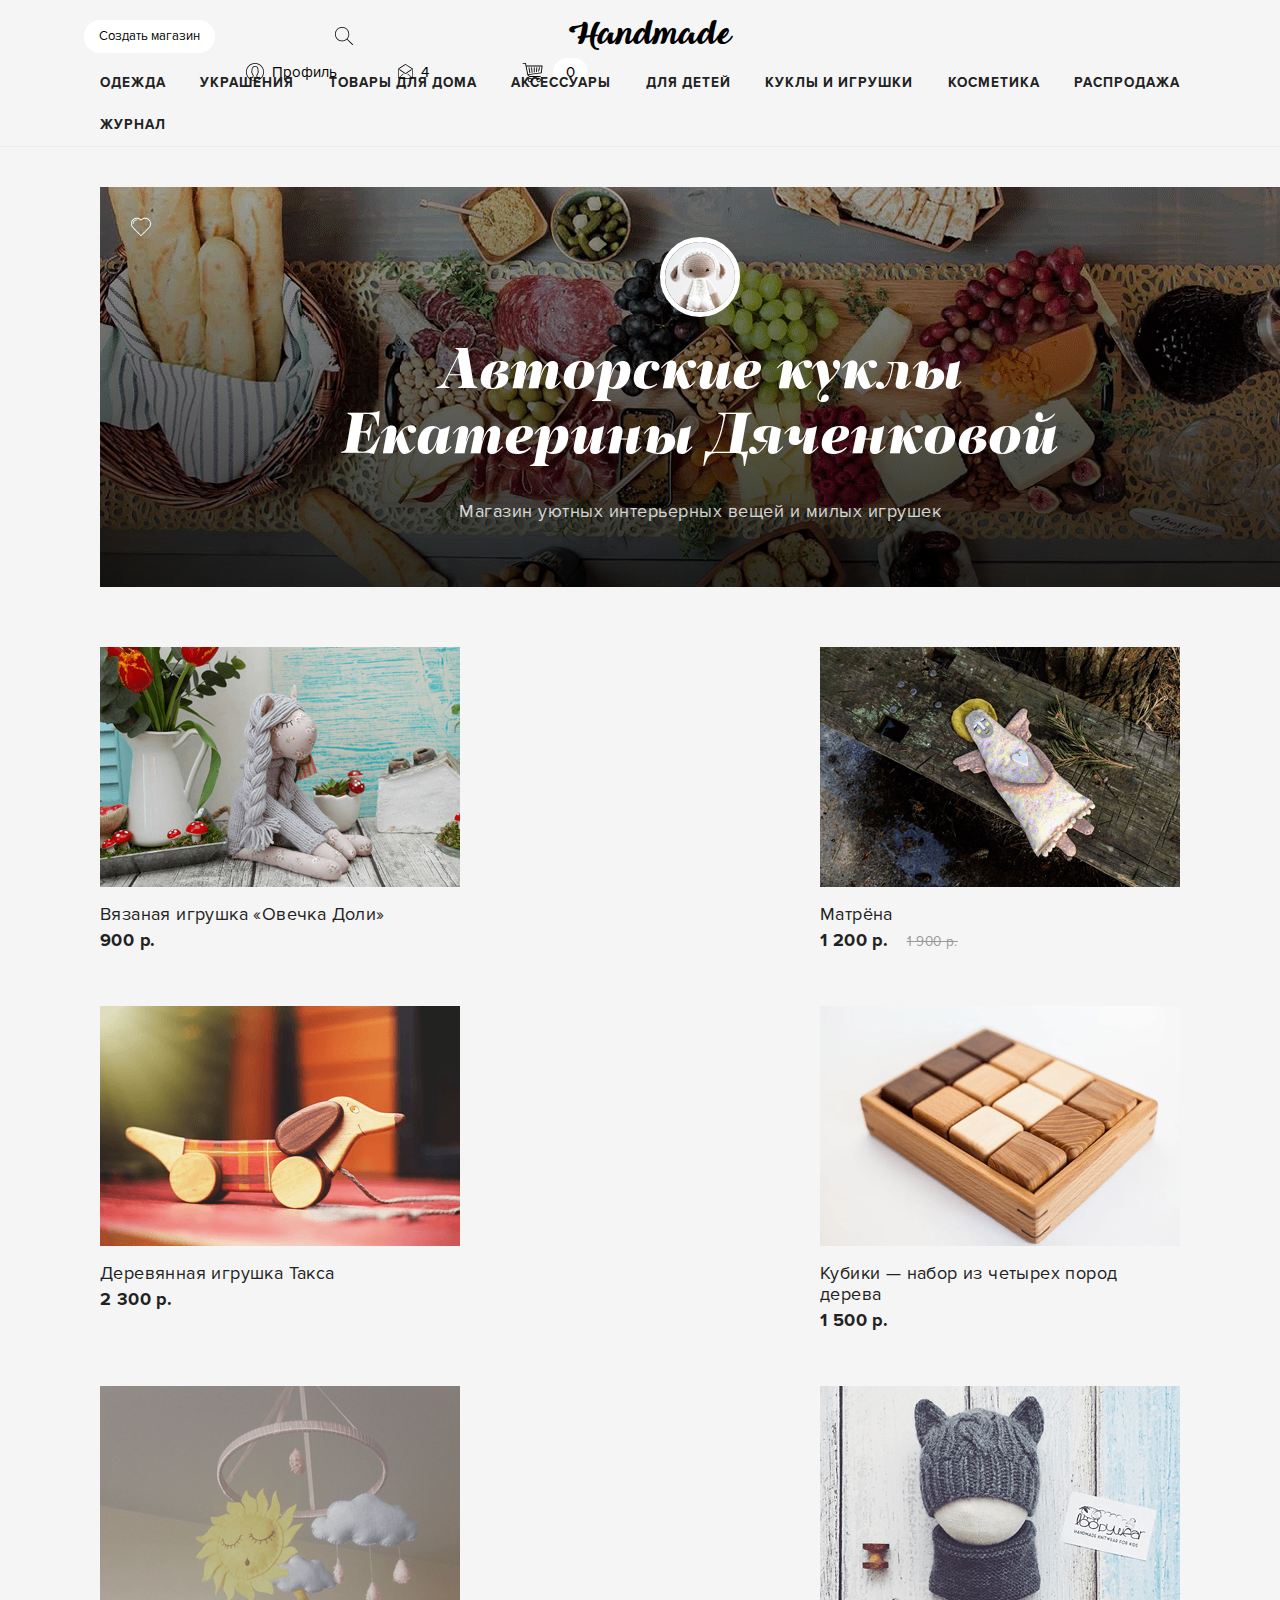
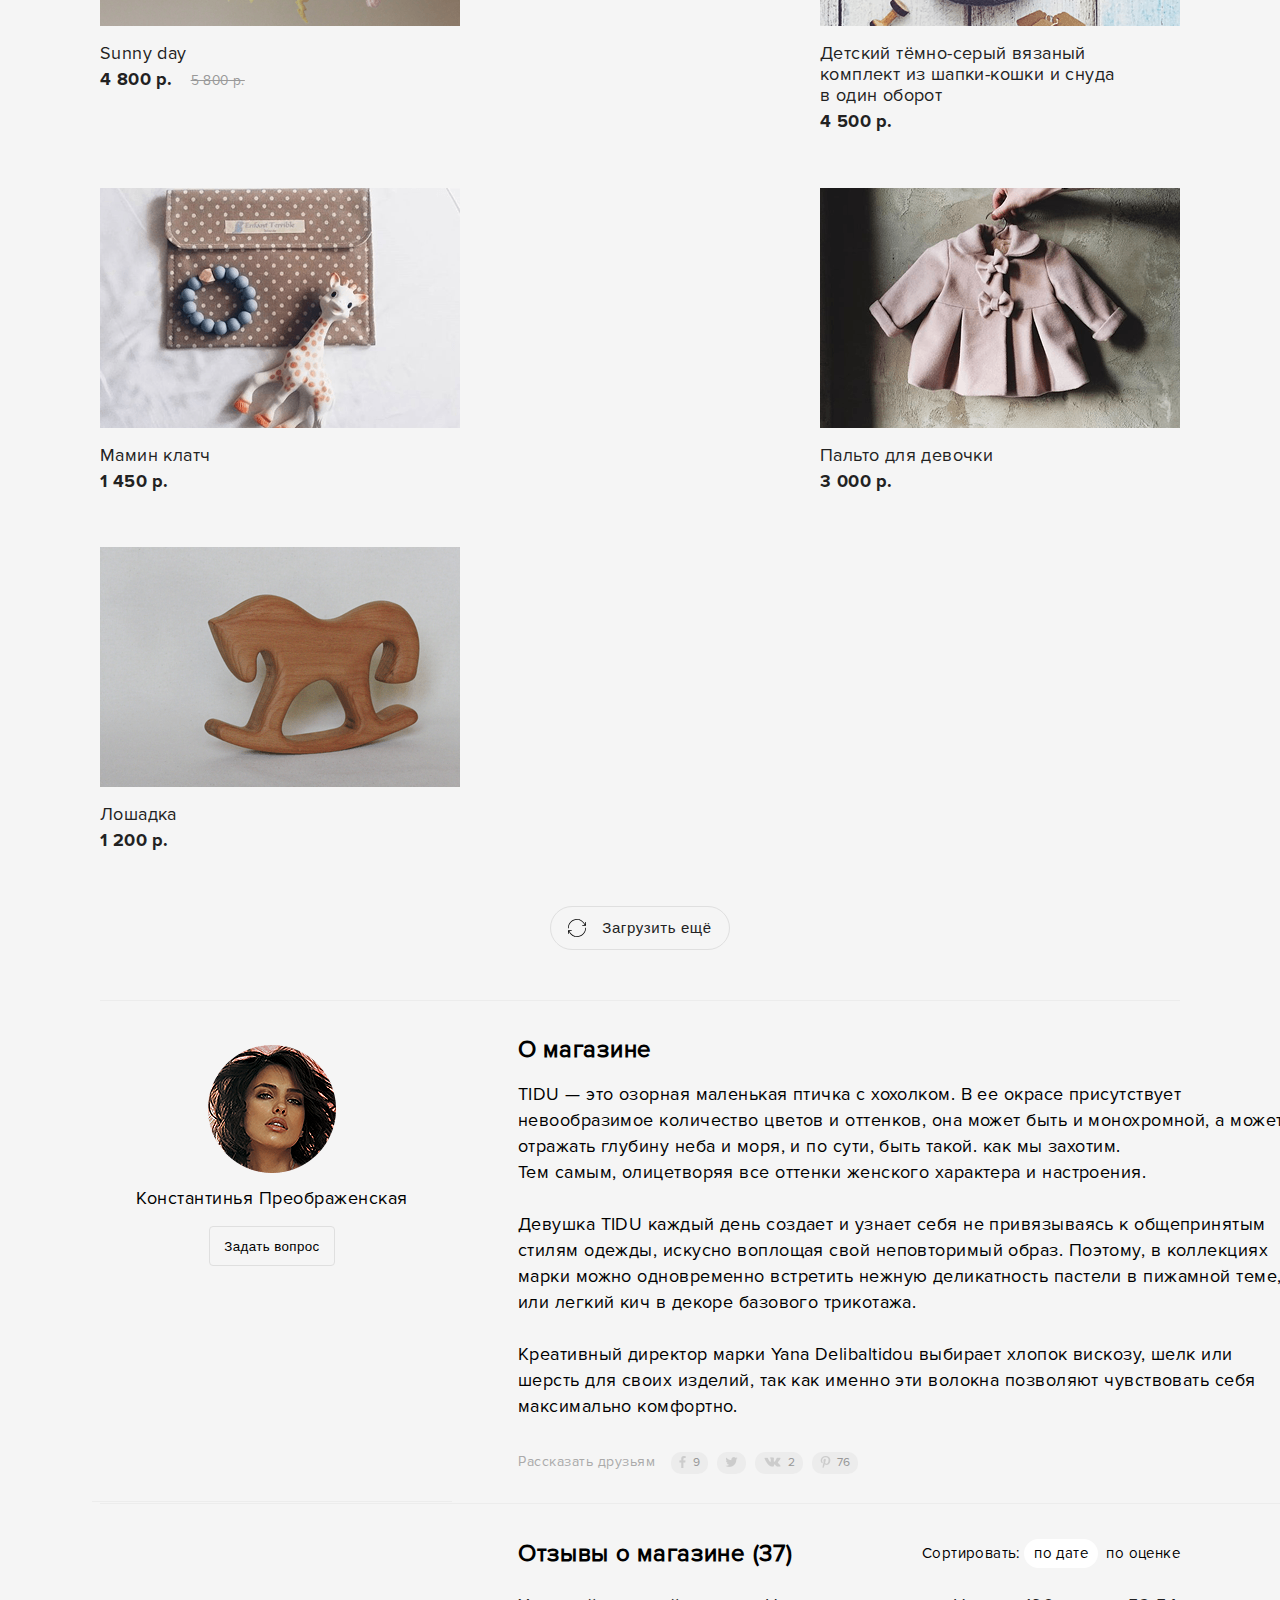
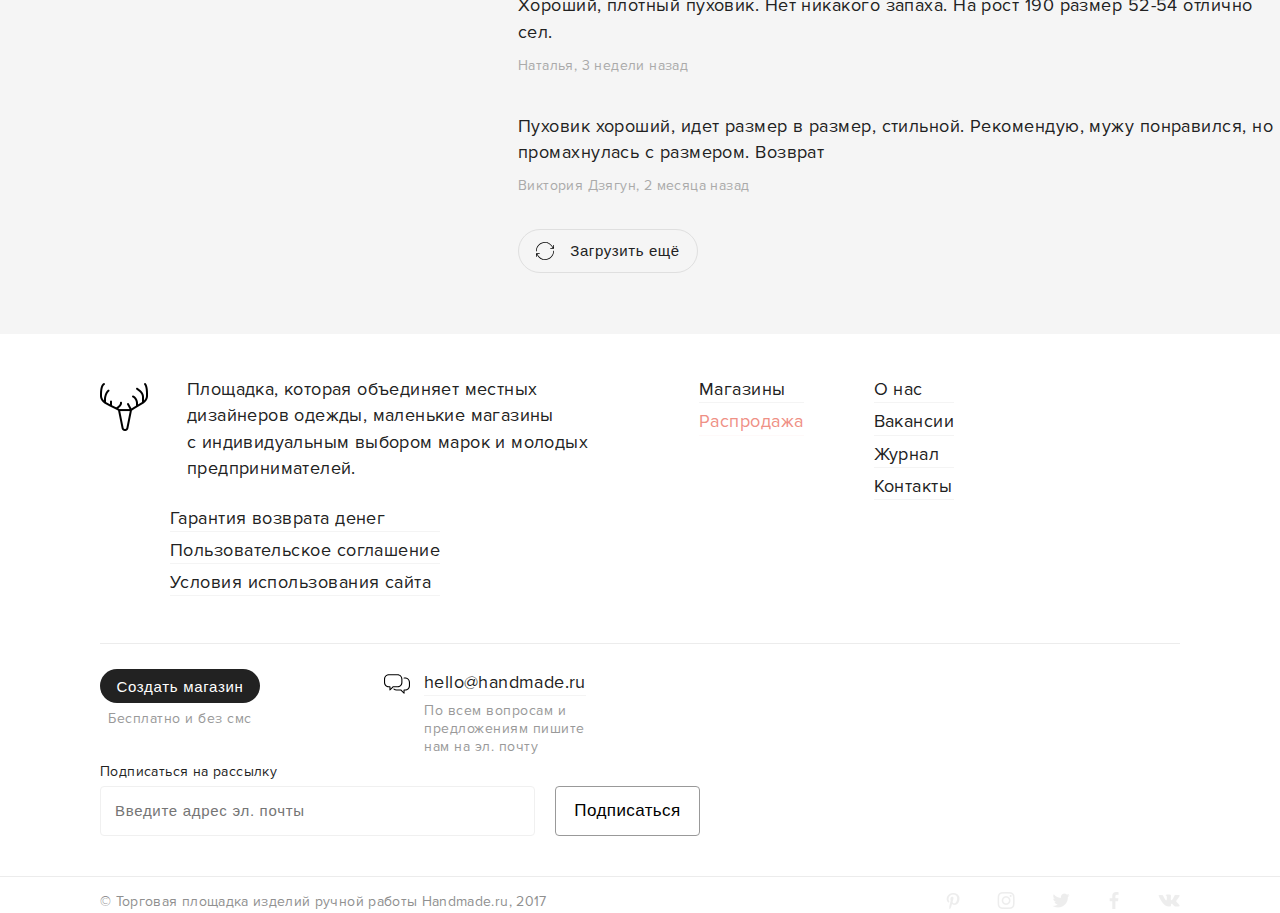
==== index.html @ 9bdcf71e "1.0 - add landing "Handmade"" ====
<!doctype html>
<html>
	<head>
		<meta charset="UTF-8">
		<meta name="viewport" content="width=device-width">
		<style>
		@font-face {
					font-family: "ProximaNova-Bold";
					src: url('fonts/ProximaNova-Bold.otf');
/*					src: url('fonts/');
					src: url('fonts/');*/
					}
		@font-face {
					font-family: "ProximaNova-Reg";
					src: url('fonts/ProximaNova-Reg.otf');
					}
		@font-face {
					font-family: "PFRegalDisplayPro-BlackItalic";
					src: url('fonts/PFRegalDisplayPro-BlackItalic.otf');
					}
		@font-face {
					font-family: "QueenOfHeaven-Reg";
					src: url('fonts/queen-of-heaven-regular.ttf');
					}
		</style>
		<link rel="stylesheet" href="css/style.css">
		<script defer src="js/main.js"></script>
		<title>First Template</title>
	</head>
	<body>
		<div class="wrapper">
			<header class="header">
				<div class="header__inner container">
					<div class="header__control-panel">
						<div class="header__store-panel">
							<a class="header__create-store">Создать магазин</a>
							<a class="header__search"><span class="header__search-elem"></span></a>
						</div>
						<a href="#" class="header__logo">Handmade</a>
						<div class="header__user-panel">
							<a class="header__login"><span class="header__login-elem">Профиль</span></a>
							<a class="header__massages"><span class="header__massages-elem">4</span></a>
							<a class="header__basket"><span class="header__basket-elem">0</span></a>
						</div>
					</div>
					<nav class="header__nav">
						<a class="header__nav-link" href="#">Одежда</a>
						<a class="header__nav-link" href="#">Украшения</a>
						<a class="header__nav-link" href="#">Товары для дома</a>
						<a class="header__nav-link" href="#">Аксессуары</a>
						<a class="header__nav-link" href="#">Для детей</a>
						<a class="header__nav-link" href="#">Куклы и игрушки</a>
						<a class="header__nav-link" href="#">Косметика</a>
						<a class="header__nav-link" href="#">Распродажа</a>
						<a class="header__nav-link" href="#">Журнал</a>
					</nav>
				</div>
			</header>
			<main class="main-section">
				<div class="top-slider">
					<div class="top-slider__slides">
						<img src="img/top-slider/top-slider_1.png" alt="" class="top-slider-img">
						<img src="" alt="" class="top-slider__img"/>
						<img src="" alt="" class="top-slider__img"/>
						<img src="" alt="" class="top-slider__img"/>
						<div class="top-slider__filter"></div>
					</div>
					<svg class="top-slider__heart-icon" version="1.1" id="Layer_1" xmlns="http://www.w3.org/2000/svg" xmlns:xlink="http://www.w3.org/1999/xlink" x="0px" y="0px" viewBox="0 0 24 24" style="enable-background:new 0 0 24 24;" xml:space="preserve">
						<g>
							<g>
								<path d="M7,3C4.243,3,2,5.242,2,8c0,0.276,0.224,0.5,0.5,0.5S3,8.276,3,8c0-2.206,1.794-4,4-4c0.276,0,0.5-0.224,0.5-0.5
									S7.276,3,7,3z M17,1c-1.894,0-3.686,0.76-5,2.103C10.686,1.76,8.894,1,7,1c-3.86,0-7,3.14-7,7c0,1.742,0.703,3.447,2.032,4.93
									c2.287,2.55,9.541,9.849,9.614,9.922C11.739,22.947,11.867,23,12,23s0.261-0.053,0.355-0.146c0.073-0.073,7.327-7.372,9.614-9.923
									C23.297,11.448,24,9.744,24,8C24,4.141,20.86,1,17,1z M21.224,12.262c-1.979,2.208-7.735,8.027-9.224,9.528
									c-1.49-1.501-7.245-7.32-9.224-9.527C1.966,11.357,1,9.885,1,8C1,4.69,3.691,2,7,2c1.788,0,3.47,0.79,4.615,2.168
									c0.19,0.229,0.58,0.229,0.769,0C13.53,2.789,15.212,2,17,2c3.309,0,6,2.691,6,6C23,9.885,22.034,11.357,21.224,12.262z"/>
							</g>
						</g>
					</svg>
					<img src="img/top-slider/avatar.png" alt="" class="top-slider__avatar"/>
					<h1 class="top-slider__store-name">Авторские куклы <br/> Екатерины Дяченковой</h1>
					<h3 class="top-slider__description">Магазин уютных интерьерных вещей и милых игрушек</h3>
				</div>
				<div class="offers container clear-fix-line">
					<div class="offers__elems">
						<div class="offers__elem">
							<a href="#">
								<img src="img/offers/pict.png" alt="" class="offers__pic">
								<p class="offers__descript">Вязаная игрушка «Овечка Доли»</p>
								<span class="offers__cost">900 р.</span>
								<span class="offers__old-cost"></span>
							</a>
						</div>
						<div class="offers__elem">
							<a href="#">
								<img src="img/offers/pict-1.png" alt="" class="offers__pic">
								<p class="offers__descript">Матрёна</p>
								<span class="offers__cost">1 200 р.</span>
								<span class="offers__old-cost">1 900 р.</span>
							</a>
						</div>
						<div class="offers__elem">
							<a href="#">
								<img src="img/offers/pict-2.png" alt="" class="offers__pic">
								<p class="offers__descript">Деревянная игрушка Такса</p>
								<span class="offers__cost">2 300 р.</span>
								<span class="offers__old-cost"></span>
							</a>
						</div>
						<div class="offers__elem">
							<a href="#">
								<img src="img/offers/pict-3.png" alt="" class="offers__pic">
								<p class="offers__descript">Кубики — набор из четырех пород дерева</p>
								<span class="offers__cost">1 500 р.</span>
								<span class="offers__old-cost"></span>
							</a>
						</div>
						<div class="offers__elem">
							<a href="#">
								<img src="img/offers/pict-4.png" alt="" class="offers__pic">
								<p class="offers__descript">Sunny day</p>
								<span class="offers__cost">4 800 р.</span>
								<span class="offers__old-cost">5 800 р.</span>
							</a>
						</div>
						<div class="offers__elem">
							<a href="#">
								<img src="img/offers/pict-5.png" alt="" class="offers__pic">
								<p class="offers__descript">Детский тёмно-серый вязаный комплект из шапки-кошки и снуда в один оборот</p>
								<span class="offers__cost">4 500 р.</span>
								<span class="offers__old-cost"></span>
							</a>
						</div>
						<div class="offers__elem">
							<a href="#">
								<img src="img/offers/pict-6.png" alt="" class="offers__pic">
								<p class="offers__descript">Мамин клатч</p>
								<span class="offers__cost">1 450 р.</span>
								<span class="offers__old-cost"></span>
							</a>
						</div>
						<div class="offers__elem">
							<a href="#">
								<img src="img/offers/pict-7.png" alt="" class="offers__pic">
								<p class="offers__descript">Пальто для девочки</p>
								<span class="offers__cost">3 000 р.</span>
								<span class="offers__old-cost"></span>
							</a>
						</div>
						<div class="offers__elem">
							<a href="#">
								<img src="img/offers/pict-8.png" alt="" class="offers__pic">
								<p class="offers__descript">Лошадка</p>
								<span class="offers__cost">1 200 р.</span>
								<span class="offers__old-cost"></span>
							</a>
						</div>
					</div>
					<button class="offers__load-more">Загрузить ещё</button>
				</div>
				<div class="common container">
					<div class="callback">
						<img class="callback__photo" src="img/callback.png" alt="">
						<p class="callback__name">Константинья Преображенская</p>
						<button class="callback__ask">Задать вопрос</button>
					</div>
					<div class="about-us">
						<h2 class="about-us__title">О магазине</h2>
						<p class="about-us__text">TIDU — это озорная маленькая птичка с хохолком. В ее окрасе присутствует невообразимое количество цветов и оттенков, она может быть и монохромной, а может отражать глубину неба и моря, и по сути, быть такой. как мы захотим.<br/>
						Тем самым, олицетворяя все оттенки женского характера и настроения.</p>
						<p class="about-us__text">Девушка TIDU каждый день создает и узнает себя не привязываясь к общепринятым стилям одежды, искусно воплощая свой неповторимый образ. Поэтому, в коллекциях марки можно одновременно встретить нежную деликатность пастели в пижамной теме, или легкий кич в декоре базового трикотажа.</p>
						<p class="about-us__text">Креативный директор марки Yana Delibaltidou выбирает хлопок вискозу, шелк или шерсть для своих изделий, так как именно эти волокна позволяют чувствовать себя максимально комфортно.</p>
						<span class="about-us__share">Рассказать друзьям</span>
						<ul class="about-us__socials">
							<li class="about-us__social-icon facebook">9</li>
							<li class="about-us__social-icon twitter about-us__social-icon_count-off"></li>
							<li class="about-us__social-icon vk">2</li>
							<li class="about-us__social-icon pinterest">76</li>
						</ul>
					</div>
				</div>
				<div class="reviews container">
					<div class="review__top-panel clear-fix">
						<h3 class="reviews__title">Отзывы о магазине (37)</h3>
						<span class="reviews__common-score"></span>
						<div class="reviews__sort">
							<span class="reviews__sort-like">Сортировать:</span>
							<ul class="reviews__sort-options">
								<li class="reviews__sort-date reviews__sort_selected">по дате</li>
								<li class="reviews__sort-score">по оценке</li>
							</ul>
						</div>
					</div>
					<div class="reviews__comment">
						<p class="reviews__comment-text">Хороший, плотный пуховик. Нет никакого запаха. На рост 190 размер 52-54 отлично сел.</p>
						<ul class="reviews__comment-info">
							<li class="reviews__comment-name">Наталья</li>
							<li class="reviews__comment-date">3 недели назад</li>
							<li class="reviews__score"></li>
						</ul>
					</div>
					<div class="reviews__comment">
						<p class="reviews__comment-text">Пуховик хороший, идет размер в размер, стильной. Рекомендую, мужу понравился, но промахнулась с размером. Возврат</p>
						<ul class="reviews__comment-info">
							<li class="reviews__comment-name">Виктория Дзягун</li>
							<li class="reviews__comment-date">2 месяца назад</li>
							<li class="reviews__score"></li>
						</ul>
					</div>
					<button class="reveiws__load-more">Загрузить ещё</button>
				</div>
			</main>
		</div>
		<footer class="footer container">
			<div class="footer__top clear-fix">
				<p class="footer__text">Площадка, которая объединяет местных дизайнеров одежды, маленькие магазины<br>с индивидуальным выбором марок и молодых предпринимателей.</p>
				<ul class="footer__offers">
					<li class="footer__offer">Магазины</li>
					<li class="footer__offer footer__offer_selected">Распродажа</li>
				</ul>
				<ul class="footer__links">
					<li class="footer__link">О нас</li>
					<li class="footer__link">Вакансии</li>
					<li class="footer__link">Журнал</li>
					<li class="footer__link">Контакты</li>
				</ul>
				<ul class="footer__links">
					<li class="footer__link">Гарантия возврата денег</li>
					<li class="footer__link">Пользовательское соглашение</li>
					<li class="footer__link">Условия использования сайта</li>
				</ul>
			</div>
			<hr>
			<div class="footer__middle clear-fix">
				<div class="footer__create-store">
					<button class="footer__create-store-btn">Создать магазин</button>
					<p class="footer__create-store-descrip">Бесплатно и без смс</p>
				</div>
				<div class="footer__feedback">
					<p class="footer__feedback-mail">hello@handmade.ru</p>
					<p class="footer__feedback-descrip">По всем вопросам и<br>предложениям пишите<br>нам на эл. почту</p>
				</div>
				<div class="footer__subscrip">
					<p class="footer__subscrip-descrip">Подписаться на рассылку</p>
					<input type="text" placeholder="Введите адрес эл. почты" class="footer__subscrip-input">
					<button class="footer__subscrip-btn">Подписаться</button>
				</div>
			</div>
			<hr class="long-hor-line">
			<div class="footer__bottom clear-fix">
				<p class="footer__rights">© Торговая площадка изделий ручной работы Handmade.ru, 2017</p>
				<ul class="footer__social-links">
					<li class="footer__social-link pinterest"></li>
					<li class="footer__social-link instagram"></li>
					<li class="footer__social-link twitter"></li>
					<li class="footer__social-link facebook"></li>
					<li class="footer__social-link vk"></li>
				</ul>
			</div>
		</footer>
	</body>
</html>
---- css/style.css ----
@charset "UTF-8";
/* CSS-сброс, установка поведения элементов по умолчанию */
* {
  margin: 0;
  padding: 0;
  -webkit-box-sizing: border-box;
          box-sizing: border-box;
  text-decoration: none; }

html {
  font: 18px/1.45 ProximaNova-Reg, sans-serif; }

button:focus, input:focus {
  outline: none; }

hr {
  border: none;
  border-bottom: 1px solid #ececec; }

.long-hor-line {
  margin: 0 -100px; }

::-moz-selection {
  color: #fff;
  background: #ef9085; }

::selection {
  color: #fff;
  background: #ef9085; }

.wrapper {
  min-height: -webkit-calc(100vh - 416px);
  min-height: calc(100vh - 416px);
  background-color: #f5f5f5; }

.container {
  margin: 0 auto;
  max-width: 1400px;
  display: block;
  padding: 0 100px; }

.common {
  padding: 0 100px;
  background-color: #f5f5f5; }

.clear-fix::after {
  content: " ";
  display: block;
  clear: both; }

.clear-fix-line::after {
  content: " ";
  display: block;
  clear: both;
  border-bottom: 1px solid #ececec; }

/* Блок хедера -- НАЧАЛО */
.header {
  background-color: #f5f5f5;
  overflow: hidden; }

.header__inner {
  border-bottom: 1px solid #ececec; }

.header__control-panel {
  font-size: 0;
  height: 62px;
  margin: 0 -16px; }

.header__store-panel {
  float: left;
  margin-top: 20px;
  width: 41.90938511326861%; }

.header__create-store {
  display: inline-block;
  padding: 7px 15px;
  background-color: #fff;
  -webkit-border-radius: 16px;
          border-radius: 16px;
  font-size: 13px;
  cursor: pointer; }

.header__search {
  margin-left: 120px; }

.header__search::before {
  content: "";
  display: inline-block;
  background: url("../svg/Search.svg") no-repeat;
  width: 18px;
  height: 18px;
  position: relative;
  top: 5px;
  cursor: pointer; }

.header__logo {
  display: inline-block;
  color: #000;
  width: 200px;
  font-family: QueenOfHeaven-Reg;
  font-size: 32px;
  margin-top: 10px;
  text-align: center; }

.header__user-panel {
  display: inline-block;
  margin-left: 162px; }

.header__login, .header__massages, .header__basket {
  font-size: 15px;
  display: inline-block; }

.header__login-elem, .header__massages-elem, .header__basket-elem {
  cursor: pointer; }

.header__basket-elem {
  padding: 5px 13px;
  background-color: #fff;
  -webkit-border-radius: 16px;
          border-radius: 16px; }

.header__login::before {
  content: "";
  display: inline-block;
  background: url("../svg/Male-Circle.svg") no-repeat;
  width: 18px;
  height: 18px;
  position: relative;
  top: 4px;
  padding-right: 8px;
  cursor: pointer; }

.header__massages::before {
  content: "";
  display: inline-block;
  background: url("../svg/Open-Mail.svg") no-repeat;
  width: 15px;
  height: 15px;
  position: relative;
  top: 2px;
  margin-left: 61px;
  padding-right: 8px;
  cursor: pointer; }

.header__basket::before {
  content: "";
  display: inline-block;
  background: url("../svg/Cart.svg") no-repeat;
  width: 21px;
  height: 21px;
  position: relative;
  top: 6px;
  margin-left: 93px;
  padding-right: 10px;
  cursor: pointer; }

.header__nav {
  min-height: 42px;
  display: -webkit-box;
  display: -webkit-flex;
  display: -ms-flexbox;
  display: flex;
  -webkit-flex-wrap: wrap;
      -ms-flex-wrap: wrap;
          flex-wrap: wrap;
  -webkit-box-pack: justify;
  -webkit-justify-content: space-between;
      -ms-flex-pack: justify;
          justify-content: space-between;
  margin: 0 -16px; }

.header__nav-link {
  font-family: ProximaNova-Bold;
  font-size: 13.65px;
  line-height: 42px;
  letter-spacing: 1px;
  text-transform: uppercase;
  color: #222;
  padding: 0 16px;
  -webkit-transition: 0.03s;
  transition: 0.03s; }

.header__nav-link:hover {
  color: #EF9085; }

/* Блок хедера -- КОНЕЦ */
/* Блок слайдера -- НАЧАЛО */
.top-slider {
  width: 1400px;
  height: 480px;
  padding: 40px 100px;
  margin: 0 auto;
  background-color: #f5f5f5;
  position: relative; }

.top-slider__slides {
  overflow: hidden;
  position: absolute;
  height: 400px;
  width: 1200px; }

.top-slider-img, .top-slider__filter {
  min-height: 400px;
  position: absolute;
  top: 0; }

.top-slider__filter {
  width: 100%;
  background: -webkit-linear-gradient(top, rgba(0, 0, 0, 0.3) 0%, rgba(0, 0, 0, 0.8) 100%);
  background: -webkit-gradient(linear, left top, left bottom, from(rgba(0, 0, 0, 0.3)), to(rgba(0, 0, 0, 0.8)));
  background: linear-gradient(to bottom, rgba(0, 0, 0, 0.3) 0%, rgba(0, 0, 0, 0.8) 100%);
  filter: progid:DXImageTransform.Microsoft.gradient( startColorstr='#4d000000', endColorstr='#cc000000',GradientType=0 ); }

.top-slider__heart-icon {
  width: 22px;
  height: 20px;
  fill: #fff;
  display: block;
  margin: 30px auto 0 30px;
  position: relative; }

.top-slider__avatar {
  display: block;
  margin: 0 auto;
  width: 80px;
  height: 80px;
  -webkit-border-radius: 40px;
          border-radius: 40px;
  border: 5px solid #fff;
  position: relative;
  cursor: pointer;
  -webkit-transition: 0.12s;
  transition: 0.12s; }

.top-slider__avatar:hover {
  -webkit-transform: scale(1.05, 1.05);
      -ms-transform: scale(1.05, 1.05);
          transform: scale(1.05, 1.05); }

.top-slider__avatar:active {
  -webkit-transform: scale(1, 1);
      -ms-transform: scale(1, 1);
          transform: scale(1, 1); }

.top-slider__store-name {
  position: relative;
  margin: 24px 0 27px;
  color: #fff;
  font-family: PFRegalDisplayPro-BlackItalic;
  font-size: 60px;
  line-height: 65px;
  text-align: center; }

.top-slider__description {
  position: relative;
  font-size: 18px;
  font-weight: 200;
  letter-spacing: 0.5px;
  color: #fff;
  text-align: center;
  opacity: 0.8; }

/* Блок слайдера -- КОНЕЦ */
/* Блок товаров -- НАЧАЛО */
.offers {
  padding: 0 100px;
  background-color: #f5f5f5; }

.offers__elems {
  display: -webkit-box;
  display: -webkit-flex;
  display: -ms-flexbox;
  display: flex;
  -webkit-flex-wrap: wrap;
      -ms-flex-wrap: wrap;
          flex-wrap: wrap;
  -webkit-box-pack: justify;
  -webkit-justify-content: space-between;
      -ms-flex-pack: justify;
          justify-content: space-between;
  margin: 0 -30px; }

.offers__elem {
  padding: 20px 30px 33px;
  width: 420px;
  letter-spacing: 0.4px; }

.offers__descript {
  color: #222;
  padding: 10px 0 2px;
  width: 300px;
  line-height: 21px; }

.offers__cost {
  font-family: ProximaNova-Bold;
  padding-right: 13px;
  color: #222; }

.offers__old-cost {
  font-size: 13.65px;
  color: #999;
  text-decoration: line-through; }

.offers__load-more {
  display: block;
  margin: 20.5px auto 50px;
  width: 180px;
  height: 44px;
  background-color: #f5f5f5;
  border: 1px solid #dfdfdf;
  -webkit-border-radius: 22px;
          border-radius: 22px;
  font-size: 15px;
  line-height: 30px;
  letter-spacing: 0.6px;
  color: #222;
  cursor: pointer; }

.offers__load-more::before {
  content: "";
  display: inline-block;
  background: url("../svg/Syncronize.svg") no-repeat;
  width: 18px;
  height: 18px;
  position: relative;
  top: 4px;
  padding-right: 16px; }

.offers__load-more:active {
  -webkit-transform: scale(0.97, 0.97);
      -ms-transform: scale(0.97, 0.97);
          transform: scale(0.97, 0.97); }

/* Блок товаров -- КОНЕЦ */
/* Блок с обр.связью  -- НАЧАЛО */
.callback {
  background-color: #f5f5f5;
  width: 360px;
  float: left;
  margin: 0 66px 0 -8px;
  min-height: 501px;
  border-bottom: 1px solid #ececec; }

.callback__photo {
  display: block;
  margin: 44px auto 12px; }

.callback__name {
  text-align: center;
  letter-spacing: 0.5px; }

.callback__ask {
  display: block;
  width: 126px;
  height: 40px;
  line-height: 40px;
  background-color: #f5f5f5;
  border: 1px solid #dfdfdf;
  -webkit-border-radius: 4px;
          border-radius: 4px;
  letter-spacing: 0.4px;
  margin: 14px auto;
  cursor: pointer; }

.callback__ask:active {
  -webkit-transform: scale(0.97, 0.97);
      -ms-transform: scale(0.97, 0.97);
          transform: scale(0.97, 0.97); }

/* Блок с обр.связью -- КОНЕЦ */
/* Блок о магазине -- НАЧАЛО */
.about-us {
  background-color: #f5f5f5;
  width: 1200px;
  padding: 32px 12px 29px 0;
  border-bottom: 1px solid #ececec; }

.about-us__title {
  font-size: 24px;
  font-weight: 700;
  letter-spacing: 0.7px;
  margin-bottom: 13px; }

.about-us__text {
  font-size: 18px;
  font-weight: 400;
  line-height: 26px;
  letter-spacing: 0.45px;
  margin-bottom: 26px; }

.about-us__share {
  color: #aaa;
  font-size: 14px;
  font-weight: 400;
  margin: 7px 11px 0 0;
  display: inline-block;
  letter-spacing: 0.5px;
  cursor: default; }

.about-us__socials {
  list-style-type: none;
  display: inline-block;
  font-size: 0; }

.about-us__social-icon {
  display: inline-block;
  color: #999;
  font-size: 12px;
  font-weight: 400;
  background-color: #ececec;
  padding: 2px 8px;
  -webkit-border-radius: 10px;
          border-radius: 10px;
  cursor: pointer;
  margin-right: 9px; }

.about-us__social-icon::before {
  content: "";
  display: inline-block;
  background: url("../img/sprite-social-icons.png") no-repeat;
  top: 2px;
  margin-right: 6px; }

.facebook::before {
  width: 8px;
  height: 12px;
  position: relative;
  background-position: 0 0; }

.twitter::before {
  width: 13px;
  height: 12px;
  position: relative;
  background-position: -8px 0; }

.vk::before {
  width: 19px;
  height: 12px;
  position: relative;
  background-position: -21px 0; }

.pinterest::before {
  width: 11px;
  height: 12px;
  position: relative;
  background-position: -40px 0; }

.about-us__social-icon_count-off::before {
  margin-right: 0; }

/* Блок о магазине -- КОНЕЦ */
/* Блок отзывов -- НАЧАЛО */
.reviews {
  background-color: #f5f5f5;
  padding: 33px 0 61px 518px; }

.review__top-panel {
  padding-bottom: 21px; }

.reviews__title {
  font-size: 24px;
  letter-spacing: 0.7px;
  float: left; }

.reviews__sort {
  font-size: 15px;
  float: right;
  padding: 2px 100px 0 0;
  letter-spacing: 0.4px; }

.reviews__sort-date, .reviews__sort-score {
  cursor: pointer; }

.reviews__sort-score {
  margin-left: 4px; }

.reviews__sort_selected {
  padding: 4px 10px;
  background-color: #fff;
  -webkit-border-radius: 16px;
  border-radius: 16px; }

.reviews__comment {
  letter-spacing: 0.45px;
  color: #222; }

.reviews__comment-info {
  margin: 11px 0 37px;
  font-size: 14px;
  letter-spacing: 0.4px;
  color: #aaa; }

.reviews__comment-name::after {
  content: ","; }

.reviews__sort-like, .reviews__sort-date, .reviews__sort-score, .reviews__sort-options, .reviews__comment-name, .reviews__comment-date, .reviews__score {
  display: inline-block; }

.reveiws__load-more {
  margin-top: -4px;
  display: block;
  width: 180px;
  height: 44px;
  background-color: #f5f5f5;
  border: 1px solid #dfdfdf;
  -webkit-border-radius: 22px;
          border-radius: 22px;
  font-size: 15px;
  line-height: 30px;
  letter-spacing: 0.6px;
  color: #222;
  cursor: pointer; }

.reveiws__load-more::before {
  content: "";
  display: inline-block;
  background: url("../svg/Syncronize.svg") no-repeat;
  width: 18px;
  height: 18px;
  position: relative;
  top: 4px;
  padding-right: 16px; }

.reveiws__load-more:active {
  -webkit-transform: scale(0.97, 0.97);
      -ms-transform: scale(0.97, 0.97);
          transform: scale(0.97, 0.97); }

/* Блок отзывов -- КОНЕЦ */
/* Блок футера -- НАЧАЛО */
.footer {
  clear: both;
  height: 416px;
  color: #222;
  background-color: #fff;
  padding: 42px 100px 10px; }

.footer__text::before {
  content: "";
  display: inline-block;
  background: url("../img/deer.png") no-repeat;
  width: 48px;
  height: 48px;
  position: absolute;
  top: 7px;
  left: -87px; }

.footer__text {
  width: 402px;
  margin: 0 40px 0 87px;
  letter-spacing: 0.4px;
  float: left;
  position: relative; }

.footer__offers, .footer__links {
  float: left;
  list-style-type: none;
  margin-left: 70px;
  letter-spacing: 0.45px; }

.footer__offer, .footer__link {
  border-bottom: 1px solid #F4F4F4;
  margin-bottom: 5px;
  cursor: pointer; }

.footer__offer_selected {
  color: #ef9085;
  border-bottom: 1px solid #FEF9F9; }

.footer__top::after {
  margin-bottom: 42px; }

.footer__middle {
  margin-top: 25px; }

.footer__create-store, .footer__feedback, .footer__subscrip, .footer__rights, .footer__social-links, .footer__social-link {
  float: left; }

.footer__create-store {
  margin-right: 164px; }

.footer__create-store-btn {
  width: 160px;
  height: 34px;
  font-size: 15px;
  color: #fff;
  background-color: #222;
  -webkit-border-radius: 17px;
          border-radius: 17px;
  border: none;
  letter-spacing: 0.7px;
  cursor: pointer; }

.footer__create-store-btn:active {
  -webkit-transform: scale(0.97, 0.97);
      -ms-transform: scale(0.97, 0.97);
          transform: scale(0.97, 0.97); }

.footer__create-store-descrip {
  color: #999;
  font-size: 14px;
  line-height: 18px;
  text-align: center;
  margin-top: 7px;
  letter-spacing: 0.5px; }

.footer__feedback {
  margin-right: 112px; }

.footer__feedback-mail {
  font-size: 18px;
  letter-spacing: 0.4px;
  border-bottom: 1px solid #F4F4F4;
  margin-bottom: 6px;
  position: relative; }

.footer__feedback-mail::before {
  content: "";
  display: inline-block;
  background: url("../svg/Speach-Bubbles.svg") no-repeat;
  width: 26px;
  height: 24px;
  position: absolute;
  top: 2px;
  left: -40px; }

.footer__feedback-descrip {
  font-size: 14px;
  color: #999;
  line-height: 18px;
  letter-spacing: 0.5px; }

.footer__subscrip {
  margin-top: 6px; }

.footer__subscrip-descrip {
  font-size: 14px;
  letter-spacing: 0.4px; }

.footer__subscrip-input {
  height: 50px;
  border: 1px solid #f0f0f0;
  -webkit-border-radius: 4px;
          border-radius: 4px;
  width: 435px;
  margin-right: 15px;
  padding-left: 14px;
  font-size: 15px;
  letter-spacing: 0.7px; }

.footer__subscrip-btn {
  width: 145px;
  height: 50px;
  border: 1px solid #999;
  -webkit-border-radius: 4px;
          border-radius: 4px;
  font-size: 17px;
  background-color: #FFF;
  margin-top: 4px;
  letter-spacing: 0.4px; }

.footer__subscrip-btn:active {
  -webkit-transform: scale(0.97, 0.97);
      -ms-transform: scale(0.97, 0.97);
          transform: scale(0.97, 0.97); }

.footer__middle::after {
  margin-bottom: 40px; }

.footer__rights {
  color: #909090;
  font-size: 14px;
  letter-spacing: 0.35px;
  margin-top: 15px; }

.footer__social-links {
  float: right;
  list-style-type: none; }

.footer__social-link {
  width: 22px;
  height: 21px;
  background: url("../img/sprite-social-icons-footer.png") no-repeat;
  margin: 13px 0 0 32px; }

.pinterest {
  background-position: 2px 2px; }

.instagram {
  background-position: -22px 2px; }

.twitter {
  background-position: -46px 2px; }

.facebook {
  background-position: -68px 2px; }

.vk {
  background-position: -90px 2px; }

/* Блок футера -- КОНЕЦ */
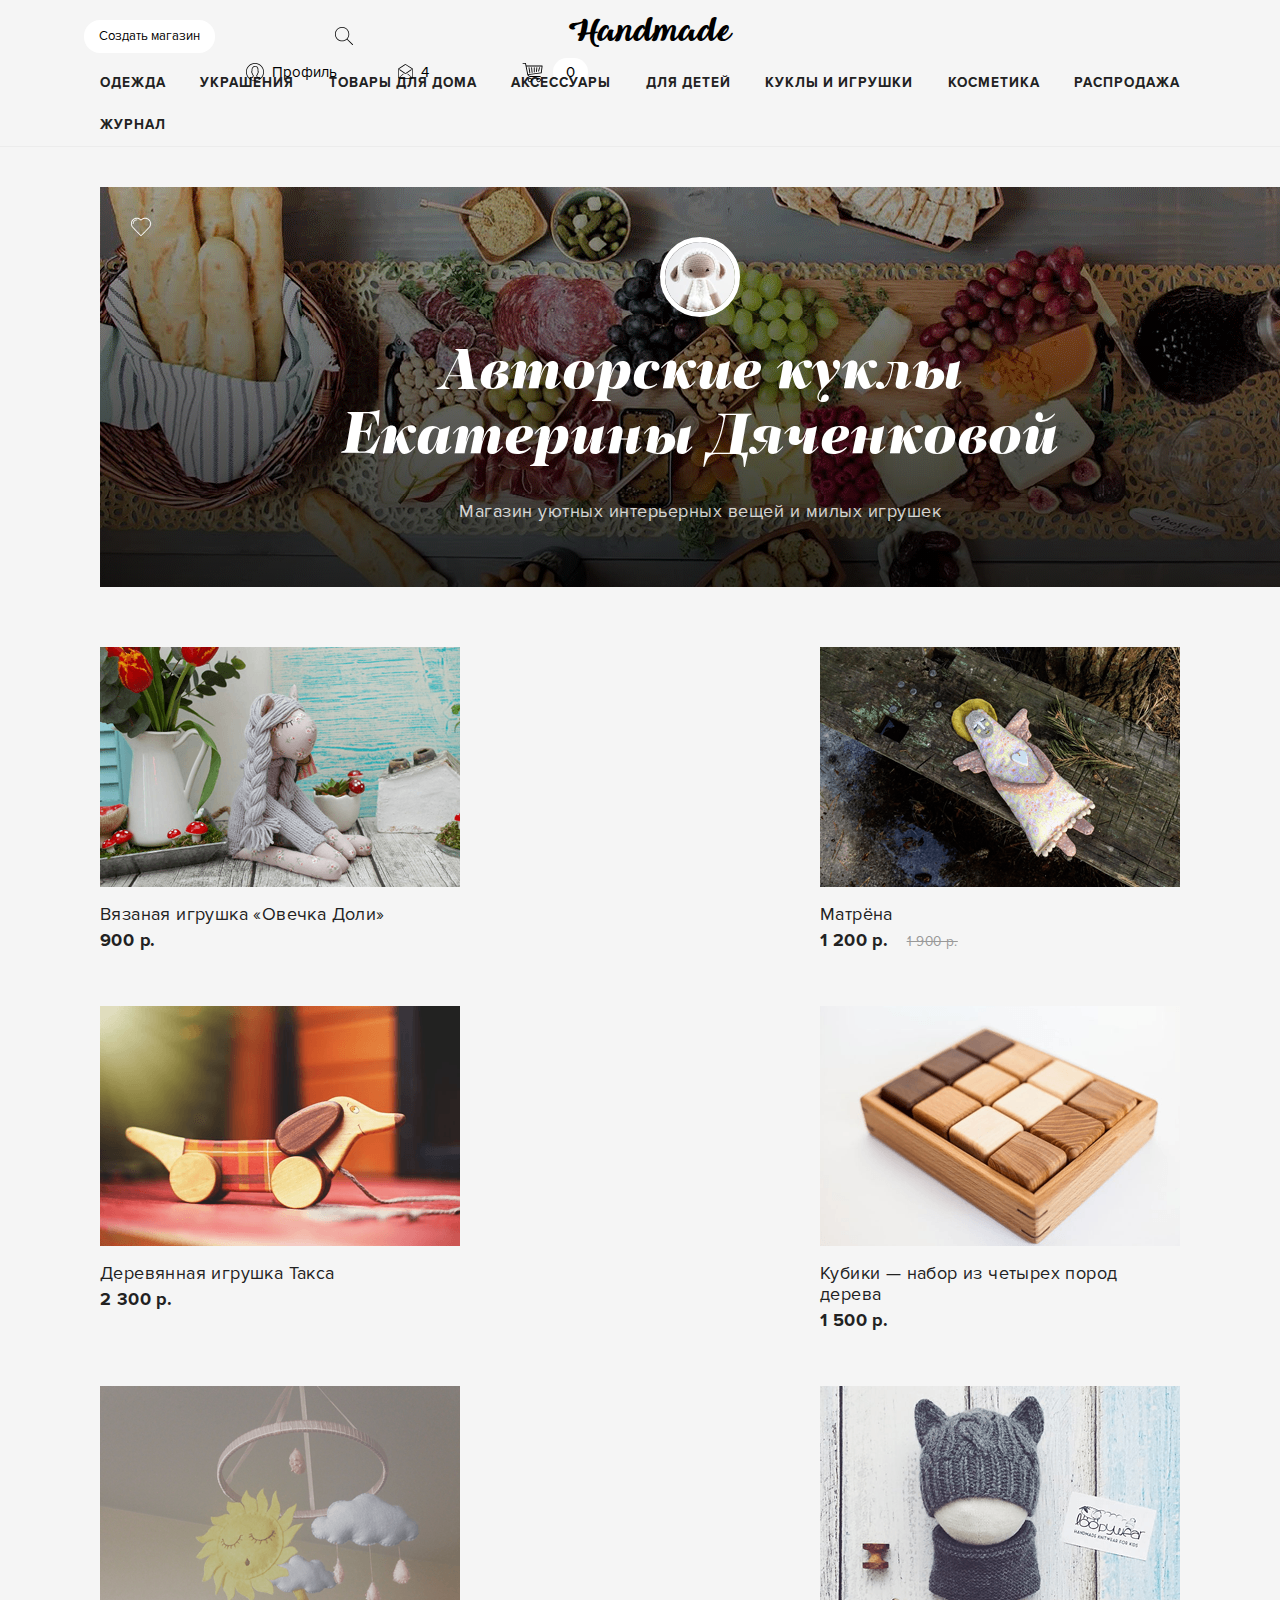
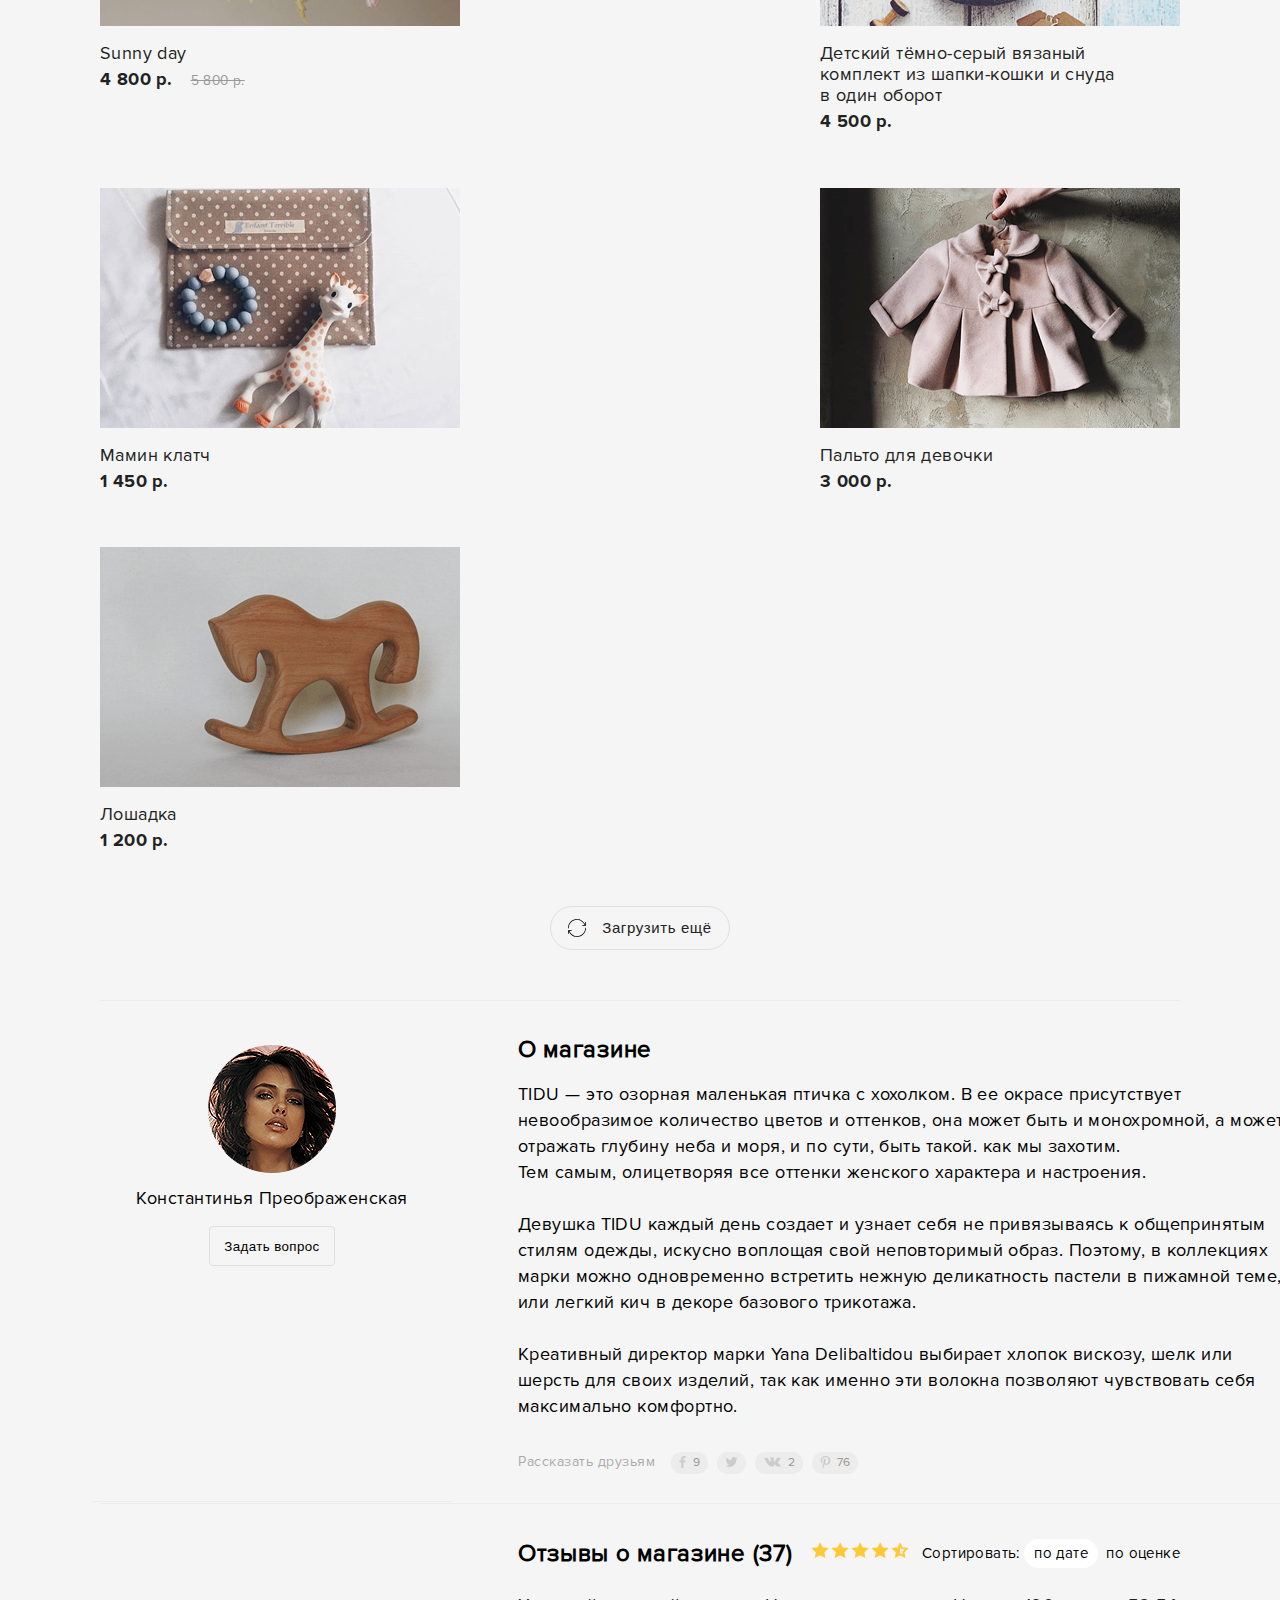
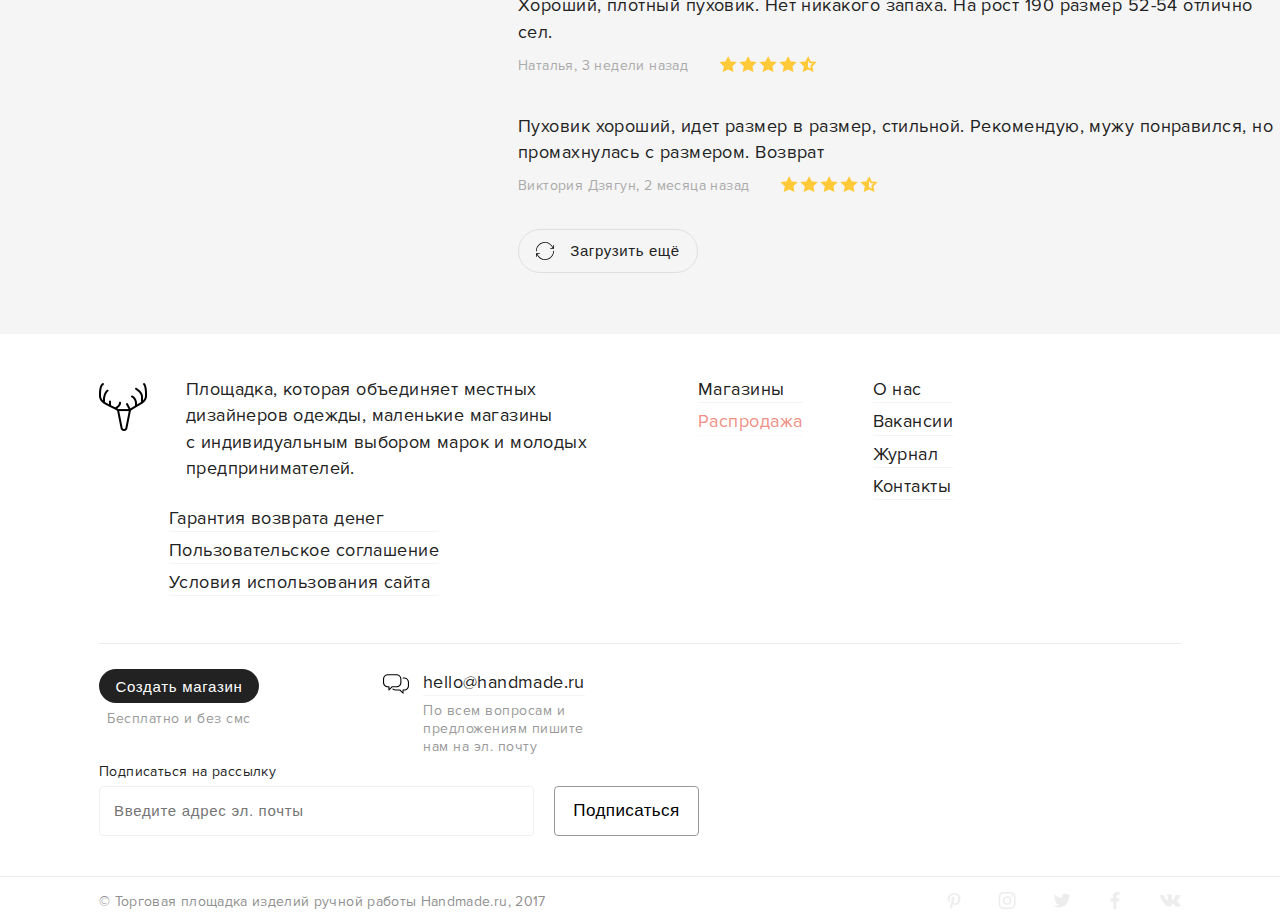
==== commit 203410a7: "1.2 - github-client fix (folder was renamed)." ====
--- a/index.html
+++ b/index.html
@@ -6,21 +6,27 @@
 		<style>
 		@font-face {
 					font-family: "ProximaNova-Bold";
+					src: url('fonts/ProximaNova-Bold.eot');
 					src: url('fonts/ProximaNova-Bold.otf');
-/*					src: url('fonts/');
-					src: url('fonts/');*/
-					}
-		@font-face {
-					font-family: "ProximaNova-Reg";
-					src: url('fonts/ProximaNova-Reg.otf');
+					src: url('fonts/ProximaNova-Bold.woff');
+					}
+		@font-face {
+					font-family: "ProximaNova-Regular";
+					src: url('fonts/ProximaNova-Regular.eot');
+					src: url('fonts/ProximaNova-Regular.otf');
+					src: url('fonts/ProximaNova-Regular.woff');
 					}
 		@font-face {
 					font-family: "PFRegalDisplayPro-BlackItalic";
+					src: url('fonts/PFRegalDisplayPro-BlackItalic.eot');
 					src: url('fonts/PFRegalDisplayPro-BlackItalic.otf');
-					}
-		@font-face {
-					font-family: "QueenOfHeaven-Reg";
+					src: url('fonts/PFRegalDisplayPro-BlackItalic.woff');
+					}
+		@font-face {
+					font-family: "QueenOfHeaven-Regular";
+					src: url('fonts/queen-of-heaven-regular.eot');
 					src: url('fonts/queen-of-heaven-regular.ttf');
+					src: url('fonts/queen-of-heaven-regular.woff');
 					}
 		</style>
 		<link rel="stylesheet" href="css/style.css">
@@ -182,7 +188,16 @@
 				<div class="reviews container">
 					<div class="review__top-panel clear-fix">
 						<h3 class="reviews__title">Отзывы о магазине (37)</h3>
-						<span class="reviews__common-score"></span>
+						<div class="reviews__score">
+							<div class="reviews__score-progress" style="width: 90%;"></div>
+							<ul class="reviews__score-stars">
+								<li class="reviews__score-star_1"></li>
+								<li class="reviews__score-star_2"></li>
+								<li class="reviews__score-star_3"></li>
+								<li class="reviews__score-star_4"></li>
+								<li class="reviews__score-star_5"></li>
+							</ul>
+						</div>
 						<div class="reviews__sort">
 							<span class="reviews__sort-like">Сортировать:</span>
 							<ul class="reviews__sort-options">
@@ -196,7 +211,16 @@
 						<ul class="reviews__comment-info">
 							<li class="reviews__comment-name">Наталья</li>
 							<li class="reviews__comment-date">3 недели назад</li>
-							<li class="reviews__score"></li>
+							<div class="reviews__score">
+								<div class="reviews__score-progress" style="width: 90%;"></div>
+								<ul class="reviews__score-stars">
+									<li class="reviews__score-star_1"></li>
+									<li class="reviews__score-star_2"></li>
+									<li class="reviews__score-star_3"></li>
+									<li class="reviews__score-star_4"></li>
+									<li class="reviews__score-star_5"></li>
+								</ul>
+							</div>
 						</ul>
 					</div>
 					<div class="reviews__comment">
@@ -204,7 +228,16 @@
 						<ul class="reviews__comment-info">
 							<li class="reviews__comment-name">Виктория Дзягун</li>
 							<li class="reviews__comment-date">2 месяца назад</li>
-							<li class="reviews__score"></li>
+							<div class="reviews__score">
+								<div class="reviews__score-progress" style="width: 90%;"></div>
+								<ul class="reviews__score-stars">
+									<li class="reviews__score-star_1"></li>
+									<li class="reviews__score-star_2"></li>
+									<li class="reviews__score-star_3"></li>
+									<li class="reviews__score-star_4"></li>
+									<li class="reviews__score-star_5"></li>
+								</ul>
+							</div>
 						</ul>
 					</div>
 					<button class="reveiws__load-more">Загрузить ещё</button>
@@ -250,11 +283,11 @@
 			<div class="footer__bottom clear-fix">
 				<p class="footer__rights">© Торговая площадка изделий ручной работы Handmade.ru, 2017</p>
 				<ul class="footer__social-links">
-					<li class="footer__social-link pinterest"></li>
-					<li class="footer__social-link instagram"></li>
-					<li class="footer__social-link twitter"></li>
-					<li class="footer__social-link facebook"></li>
-					<li class="footer__social-link vk"></li>
+					<li class="footer__social-link pinterest"><a href="#"></a></li>
+					<li class="footer__social-link instagram"><a href="#"></a></li>
+					<li class="footer__social-link twitter"><a href="#"></a></li>
+					<li class="footer__social-link facebook"><a href="#"></a></li>
+					<li class="footer__social-link vk"><a href="#"></a></li>
 				</ul>
 			</div>
 		</footer>
--- a/css/style.css
+++ b/css/style.css
@@ -8,7 +8,7 @@
   text-decoration: none; }
 
 html {
-  font: 18px/1.45 ProximaNova-Reg, sans-serif; }
+  font: 18px/1.45 ProximaNova-Regular, sans-serif; }
 
 button:focus, input:focus {
   outline: none; }
@@ -98,7 +98,7 @@
   display: inline-block;
   color: #000;
   width: 200px;
-  font-family: QueenOfHeaven-Reg;
+  font-family: QueenOfHeaven-Regular;
   font-size: 32px;
   margin-top: 10px;
   text-align: center; }
@@ -461,7 +461,39 @@
 .reviews__title {
   font-size: 24px;
   letter-spacing: 0.7px;
-  float: left; }
+  float: left;
+  margin-right: 18px; }
+
+.reviews__score {
+  width: 100px;
+  position: relative;
+  top: 3px; }
+
+.reviews__score-progress {
+  background-color: #FFC938;
+  height: 18px;
+  position: absolute;
+  top: 0;
+  left: 0; }
+
+.reviews__score-stars {
+  height: 18px;
+  font-size: 0;
+  position: relative;
+  letter-spacing: normal;
+  width: 100px; }
+
+[class*="reviews__score-star_"] {
+  background: url("../svg/Score-Star.svg") no-repeat;
+  background-position: -3px -2px;
+  width: 20px;
+  height: 18px;
+  display: inline-block;
+  list-style-type: none;
+  cursor: pointer; }
+
+[class*="reviews__score-star_"]:hover, .reviews__score-star_sub-hover, .reviews__score-star_active {
+  background-position: -3px -20px; }
 
 .reviews__sort {
   font-size: 15px;
@@ -486,13 +518,16 @@
   color: #222; }
 
 .reviews__comment-info {
-  margin: 11px 0 37px;
+  margin: 7px 0 37px;
   font-size: 14px;
   letter-spacing: 0.4px;
   color: #aaa; }
 
 .reviews__comment-name::after {
   content: ","; }
+
+.reviews__comment-date {
+  margin-right: 25px; }
 
 .reviews__sort-like, .reviews__sort-date, .reviews__sort-score, .reviews__sort-options, .reviews__comment-name, .reviews__comment-date, .reviews__score {
   display: inline-block; }
@@ -534,7 +569,7 @@
   height: 416px;
   color: #222;
   background-color: #fff;
-  padding: 42px 100px 10px; }
+  padding: 42px 99px 10px; }
 
 .footer__text::before {
   content: "";
@@ -684,6 +719,11 @@
   background: url("../img/sprite-social-icons-footer.png") no-repeat;
   margin: 13px 0 0 32px; }
 
+.footer__social-link a {
+  width: 100%;
+  height: 100%;
+  display: inline-block; }
+
 .pinterest {
   background-position: 2px 2px; }
 
